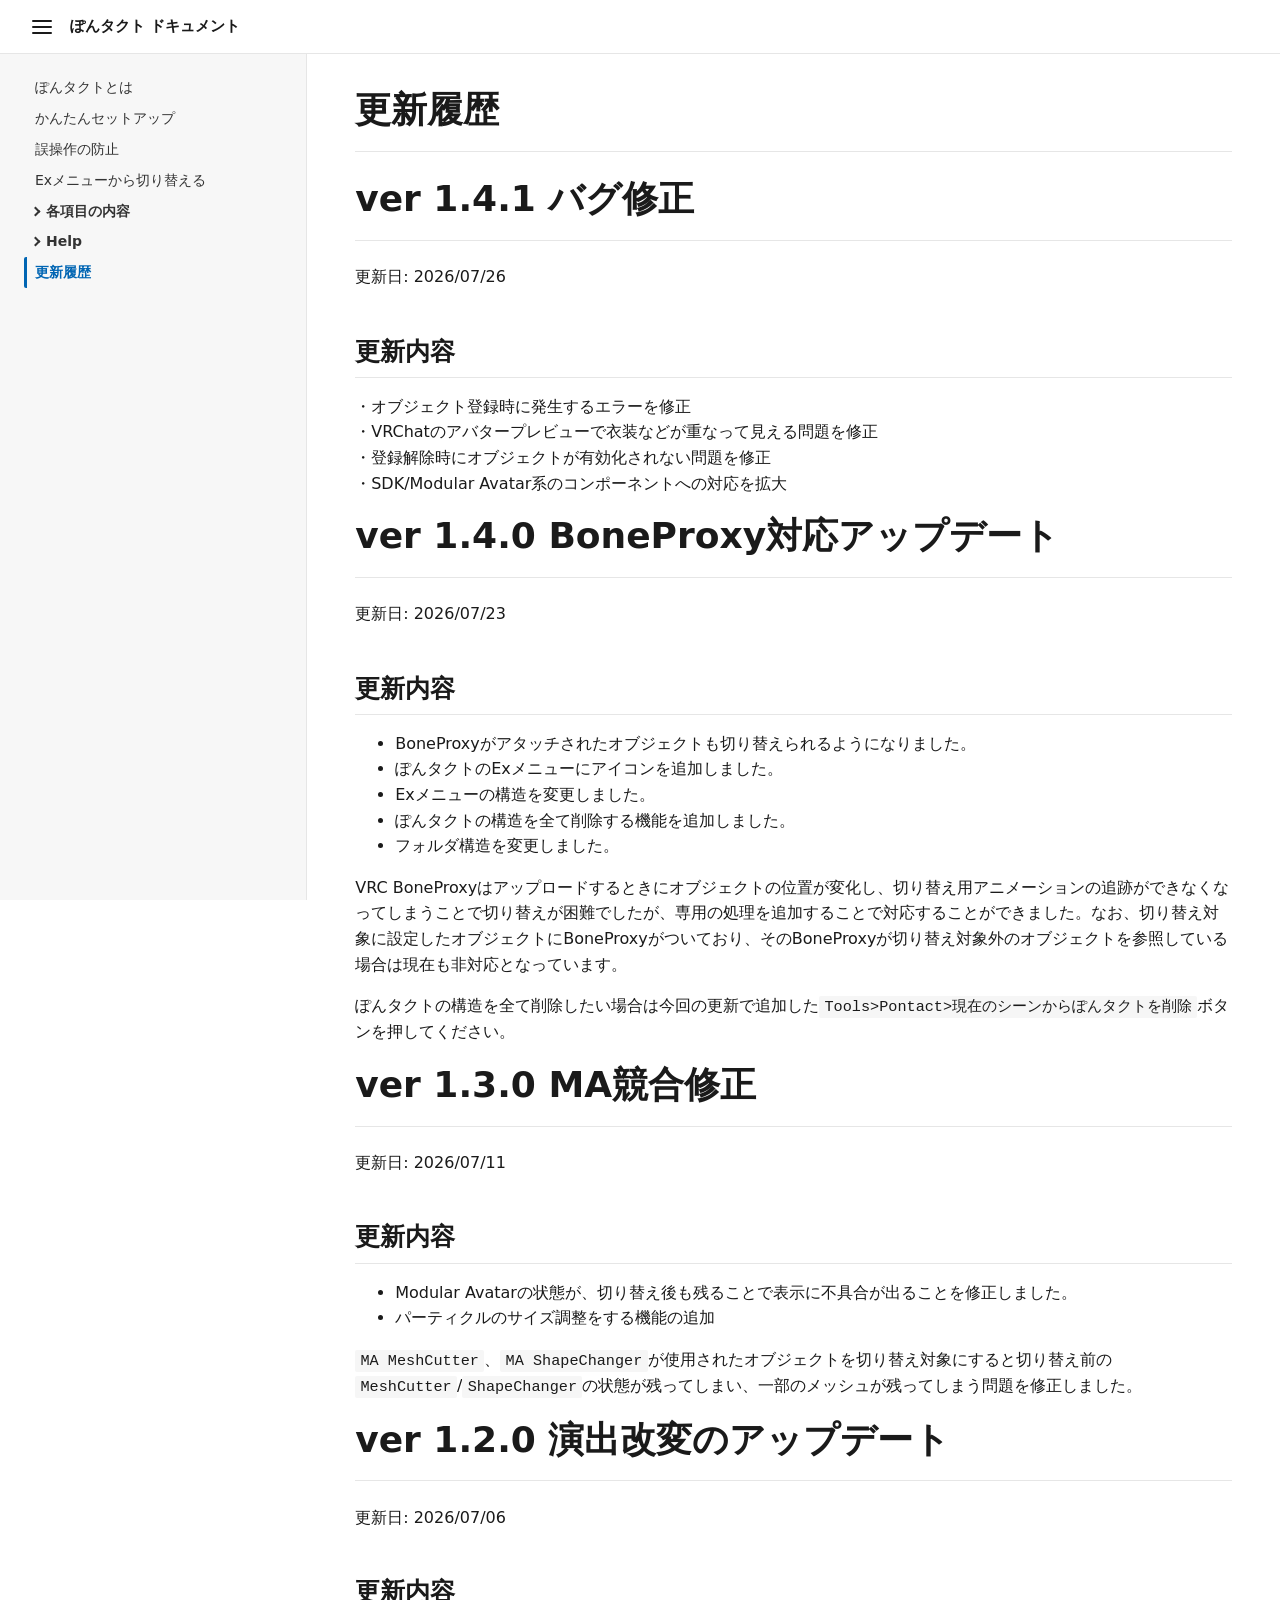
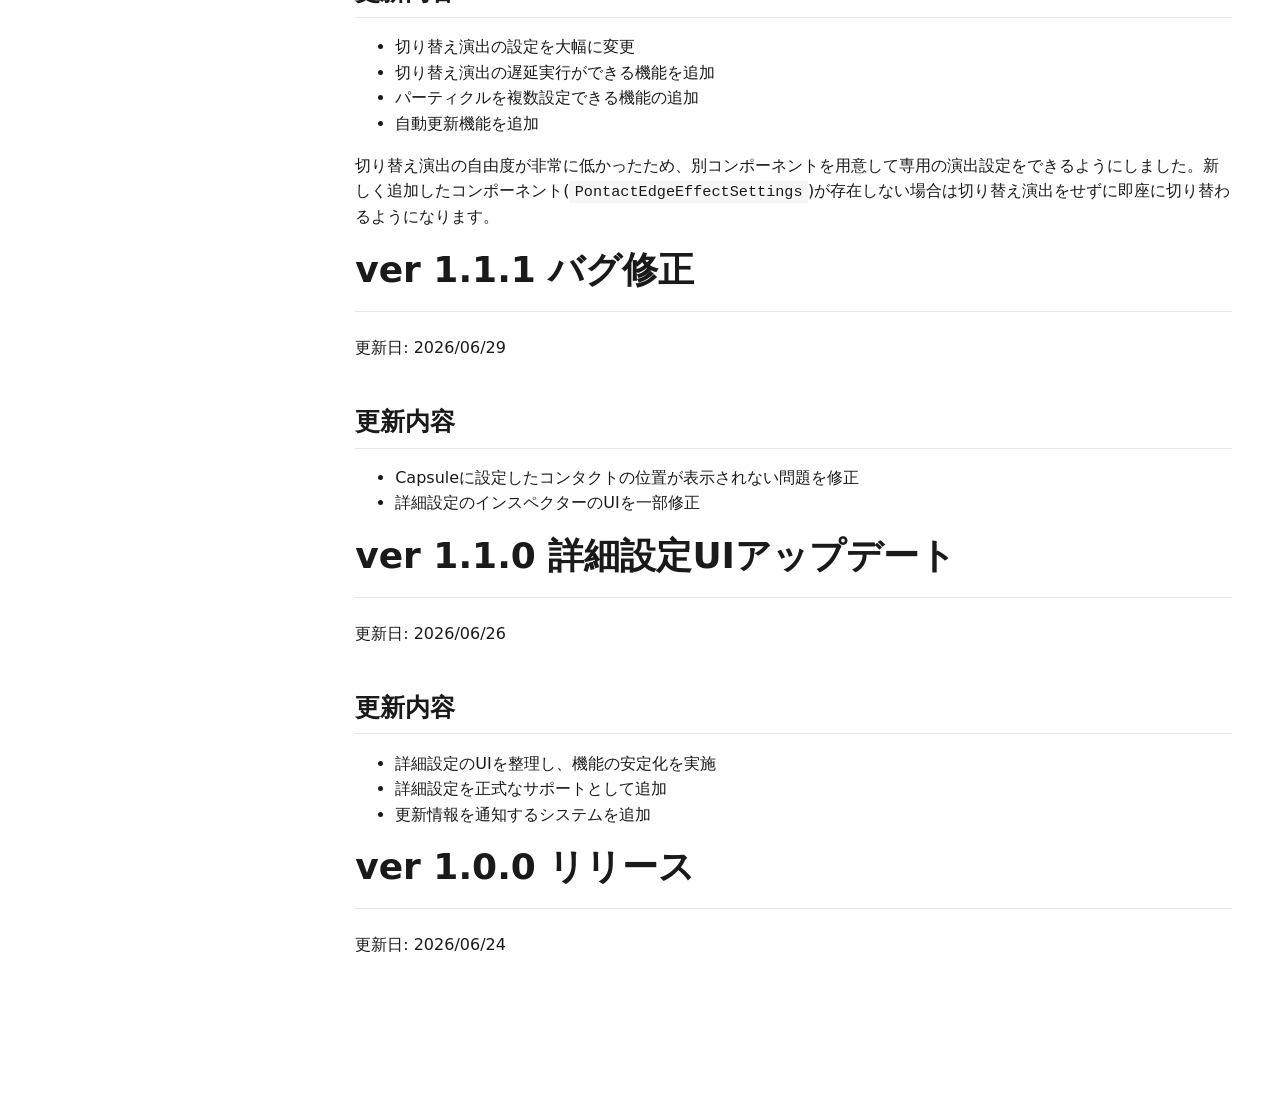
==== change_log/index.html @ 362db786 "Update: Google検索に乗るようにドキュメントサイトの調整" ====
<!doctype html>
<html lang="ja">
<head>
  <meta charset="utf-8">
  <meta name="viewport" content="width=device-width, initial-scale=1">
  <title>更新履歴｜ぽんタクト ドキュメント</title>
  <meta name="description" content="VRChatアバター向けコンタクト・着替えギミック「ぽんタクト」の更新履歴に関するドキュメントです。">
  <link rel="canonical" href="https://pontact.pages.dev/change_log/">
  <link rel="stylesheet" href="../styles.css">
</head>
<body>
  <header class="site-header">
    <button
      class="nav-toggle"
      type="button"
      aria-controls="side-nav"
      aria-expanded="true"
      aria-label="リストを折り畳む"
      title="リストを折り畳む"
    >
      <span class="nav-toggle-icon" aria-hidden="true"></span>
    </button>
    <a class="brand" href="../index.html">ぽんタクト ドキュメント</a>
  </header>
  <div class="site-shell">
    <aside class="side-nav" id="side-nav" aria-label="ドキュメントメニュー">
      <ul class="nav-tree"><li><a class="nav-link" href="../index.html" >ぽんタクトとは</a></li>
<li><a class="nav-link" href="../setup/index.html" >かんたんセットアップ</a></li>
<li><a class="nav-link" href="../touch-lock/index.html" >誤操作の防止</a></li>
<li><a class="nav-link" href="../ex_menu/index.html" >Exメニューから切り替える</a></li>
<li class="nav-folder"><details><summary>各項目の内容</summary><ul><li><a class="nav-link" href="../reference/overlay/index.html" >タブの設定項目</a></li>
<li><a class="nav-link" href="../reference/advanced-settings/index.html" >詳細設定</a></li>
<li><a class="nav-link" href="../reference/presentation-settings/index.html" >演出設定</a></li></ul></details></li>
<li class="nav-folder"><details><summary>Help</summary><ul><li><a class="nav-link" href="../help/change-setting-window/index.html" >警告ウィンドウが表示される</a></li></ul></details></li>
<li><a class="nav-link is-active" href="index.html"  aria-current="page">更新履歴</a></li></ul>
    </aside>
    <main class="doc-content">
      <article class="doc-article">
        <h1>更新履歴</h1>
<h1 id="ver-141-バグ修正">ver 1.4.1 バグ修正</h1>
<p>更新日: 2026/07/26</p>
<h2 id="更新内容">更新内容</h2>
<p>・オブジェクト登録時に発生するエラーを修正<br>
・VRChatのアバタープレビューで衣装などが重なって見える問題を修正<br>
・登録解除時にオブジェクトが有効化されない問題を修正<br>
・SDK/Modular Avatar系のコンポーネントへの対応を拡大</p>
<h1 id="ver-140-boneproxy対応アップデート">ver 1.4.0 BoneProxy対応アップデート</h1>
<p>更新日: 2026/07/23</p>
<h2 id="更新内容-2">更新内容</h2>
<ul>
<li>BoneProxyがアタッチされたオブジェクトも切り替えられるようになりました。</li>
<li>ぽんタクトのExメニューにアイコンを追加しました。</li>
<li>Exメニューの構造を変更しました。</li>
<li>ぽんタクトの構造を全て削除する機能を追加しました。</li>
<li>フォルダ構造を変更しました。</li>
</ul>
<p>VRC BoneProxyはアップロードするときにオブジェクトの位置が変化し、切り替え用アニメーションの追跡ができなくなってしまうことで切り替えが困難でしたが、専用の処理を追加することで対応することができました。なお、切り替え対象に設定したオブジェクトにBoneProxyがついており、そのBoneProxyが切り替え対象外のオブジェクトを参照している場合は現在も非対応となっています。</p>
<p>ぽんタクトの構造を全て削除したい場合は今回の更新で追加した<code>Tools&gt;Pontact&gt;現在のシーンからぽんタクトを削除</code>ボタンを押してください。</p>
<h1 id="ver-130-ma競合修正">ver 1.3.0 MA競合修正</h1>
<p>更新日: 2026/07/11</p>
<h2 id="更新内容-3">更新内容</h2>
<ul>
<li>Modular Avatarの状態が、切り替え後も残ることで表示に不具合が出ることを修正しました。</li>
<li>パーティクルのサイズ調整をする機能の追加</li>
</ul>
<p><code>MA MeshCutter</code>、<code>MA ShapeChanger</code>が使用されたオブジェクトを切り替え対象にすると切り替え前の<code>MeshCutter</code>/<code>ShapeChanger</code>の状態が残ってしまい、一部のメッシュが残ってしまう問題を修正しました。</p>
<h1 id="ver-120-演出改変のアップデート">ver 1.2.0 演出改変のアップデート</h1>
<p>更新日: 2026/07/06</p>
<h2 id="更新内容-4">更新内容</h2>
<ul>
<li>切り替え演出の設定を大幅に変更</li>
<li>切り替え演出の遅延実行ができる機能を追加</li>
<li>パーティクルを複数設定できる機能の追加</li>
<li>自動更新機能を追加</li>
</ul>
<p>切り替え演出の自由度が非常に低かったため、別コンポーネントを用意して専用の演出設定をできるようにしました。新しく追加したコンポーネント(<code>PontactEdgeEffectSettings</code>)が存在しない場合は切り替え演出をせずに即座に切り替わるようになります。</p>
<h1 id="ver-111-バグ修正">ver 1.1.1 バグ修正</h1>
<p>更新日: 2026/06/29</p>
<h2 id="更新内容-5">更新内容</h2>
<ul>
<li>Capsuleに設定したコンタクトの位置が表示されない問題を修正</li>
<li>詳細設定のインスペクターのUIを一部修正</li>
</ul>
<h1 id="ver-110-詳細設定uiアップデート">ver 1.1.0 詳細設定UIアップデート</h1>
<p>更新日: 2026/06/26</p>
<h2 id="更新内容-6">更新内容</h2>
<ul>
<li>詳細設定のUIを整理し、機能の安定化を実施</li>
<li>詳細設定を正式なサポートとして追加</li>
<li>更新情報を通知するシステムを追加</li>
</ul>
<h1 id="ver-100-リリース">ver 1.0.0 リリース</h1>
<p>更新日: 2026/06/24</p>
      </article>
    </main>
  </div>
  <script>
    const navToggle = document.querySelector(".nav-toggle");
    const sideNav = document.querySelector(".side-nav");
    const mobileNavQuery = window.matchMedia("(max-width: 820px)");
    let navCollapsed = null;

    const setNavCollapsed = (collapsed, animate = true) => {
      const isInitialState = navCollapsed === null;
      navCollapsed = collapsed;
      const label = collapsed ? "リストを展開" : "リストを折り畳む";
      navToggle.setAttribute("aria-expanded", String(!collapsed));
      navToggle.setAttribute("aria-label", label);
      navToggle.setAttribute("title", label);
      sideNav.inert = collapsed;
      sideNav.setAttribute("aria-hidden", String(collapsed));

      if (!animate || isInitialState) {
        document.body.classList.add("nav-no-transition");
        document.body.classList.toggle("nav-collapsed", collapsed);
        window.requestAnimationFrame(() => {
          document.body.classList.remove("nav-no-transition");
        });
        return;
      }

      document.body.classList.toggle("nav-collapsed", collapsed);
    };

    setNavCollapsed(mobileNavQuery.matches, false);

    navToggle.addEventListener("click", () => {
      setNavCollapsed(!navCollapsed);
    });

    mobileNavQuery.addEventListener("change", (event) => {
      setNavCollapsed(event.matches, false);
    });

    sideNav.addEventListener("click", (event) => {
      if (event.target.closest(".nav-link") && mobileNavQuery.matches) {
        setNavCollapsed(true);
      }
    });
  </script>
</body>
</html>
---- styles.css ----
*, *::before, *::after {
  box-sizing: border-box;
}

:root {
  color-scheme: light;
  --header-bg: #ffffff;
  --header-text: #1a1a1a;
  --page-bg: #ffffff;
  --panel-bg: #f7f7f7;
  --doc-bg: #ffffff;
  --border: #e6e6e6;
  --border-strong: #d2d2d2;
  --text: #1a1a1a;
  --muted: #5c5c5c;
  --accent: #0065b3;
  --accent-hover: #004b86;
  --accent-soft: #e8f3ff;
  --code-bg: #f6f6f6;
  --nav-width: clamp(260px, 24vw, 320px);
  --nav-slide-duration: 220ms;
  --content-slide-duration: 260ms;
}
html {
  scroll-behavior: smooth;
}

body {
  margin: 0;
  max-width: 100%;
  overflow-x: hidden;
  font-family: "Segoe UI", "Meiryo", "Yu Gothic UI", system-ui, sans-serif;
  font-size: 16px;
  color: var(--text);
  background: var(--page-bg);
  line-height: 1.6;
}

.site-header {
  position: sticky;
  top: 0;
  z-index: 20;
  height: 54px;
  display: flex;
  align-items: center;
  padding: 0 32px;
  background: var(--header-bg);
  color: var(--header-text);
  border-bottom: 1px solid var(--border);
}

.nav-toggle {
  position: relative;
  width: 36px;
  height: 36px;
  margin: 0 10px 0 -8px;
  padding: 0;
  color: var(--header-text);
  background: transparent;
  border: 0;
  border-radius: 4px;
  cursor: pointer;
}

.nav-toggle:hover,
.nav-toggle:focus-visible {
  color: var(--accent-hover);
  background: var(--accent-soft);
  outline: none;
}

.nav-toggle:focus-visible {
  box-shadow: inset 0 0 0 2px var(--accent);
}

.nav-toggle-icon,
.nav-toggle-icon::before,
.nav-toggle-icon::after {
  position: absolute;
  left: 8px;
  width: 20px;
  height: 2px;
  background: currentColor;
  border-radius: 1px;
}

.nav-toggle-icon {
  top: 17px;
}

.nav-toggle-icon::before,
.nav-toggle-icon::after {
  left: 0;
  content: "";
}

.nav-toggle-icon::before {
  top: -6px;
}

.nav-toggle-icon::after {
  top: 6px;
}

.brand {
  color: inherit;
  font-size: 0.95rem;
  font-weight: 600;
  text-decoration: none;
}

.site-shell {
  display: grid;
  grid-template-columns: var(--nav-width) minmax(0, 1fr);
  min-height: calc(100vh - 54px);
  transition: grid-template-columns var(--content-slide-duration) ease-out;
}

body.nav-collapsed .site-shell {
  grid-template-columns: 0px minmax(0, 1fr);
}

body.nav-collapsed .side-nav {
  transform: translateX(-100%);
  pointer-events: none;
}

body.nav-no-transition .site-shell,
body.nav-no-transition .side-nav {
  transition: none;
}

.side-nav {
  position: sticky;
  top: 54px;
  width: var(--nav-width);
  height: calc(100vh - 54px);
  overflow: auto;
  padding: 18px 16px 32px 24px;
  background: var(--panel-bg);
  border-right: 1px solid var(--border);
  transform: translateX(0);
  transition: transform var(--nav-slide-duration) ease-out;
  will-change: transform;
}

.nav-tree,
.nav-tree ul {
  list-style: none;
  margin: 0;
  padding-left: 0;
}

.nav-tree ul {
  margin-top: 2px;
  padding-left: 14px;
  border-left: 1px solid var(--border);
}

.nav-link,
.nav-folder summary {
  display: block;
  width: 100%;
  padding: 6px 8px;
  border-radius: 2px;
  color: #333333;
  font-size: 0.875rem;
  line-height: 1.35;
  text-decoration: none;
  cursor: pointer;
}

.nav-folder > details > summary {
  display: flex;
  align-items: center;
  gap: 7px;
  list-style: none;
  font-weight: 600;
}

.nav-folder > details > summary::-webkit-details-marker {
  display: none;
}

.nav-folder > details > summary::before {
  flex: 0 0 auto;
  width: 7px;
  height: 7px;
  border-right: 2px solid currentColor;
  border-bottom: 2px solid currentColor;
  content: "";
  transform: rotate(-45deg);
  transition: transform 120ms ease-out;
}

.nav-folder > details[open] > summary::before {
  transform: rotate(45deg) translate(-1px, -1px);
}

.nav-link {
  border-left: 3px solid transparent;
}

.nav-link:hover,
.nav-link:focus,
.nav-link:focus-visible,
.nav-folder summary:hover,
.nav-folder summary:focus,
.nav-folder summary:focus-visible {
  color: var(--accent-hover);
  background: var(--accent-soft);
  text-decoration: none;
  outline: none;
}

.nav-link:focus-visible,
.nav-folder summary:focus-visible {
  box-shadow: inset 0 0 0 2px var(--accent);
}

.nav-link.is-active {
  color: var(--accent);
  background: transparent;
  border-left-color: var(--accent);
  font-weight: 600;
  text-decoration: none;
}

.nav-link.is-active:hover,
.nav-link.is-active:focus,
.nav-link.is-active:focus-visible {
  color: var(--accent-hover);
  background: var(--accent-soft);
  text-decoration: none;
}

.doc-content {
  min-width: 0;
  padding: 32px 48px 64px;
}

.doc-article {
  max-width: 1200px;
  min-height: calc(100vh - 118px);
  padding: 0 0 64px;
  background: var(--doc-bg);
}

.doc-article:empty::before {
  content: "このドキュメントはまだ空です。";
  color: var(--muted);
}

h1,
h2,
h3,
h4,
h5,
h6 {
  line-height: 1.35;
  margin: 1.8em 0 0.65em;
}

h1 {
  margin-top: 0;
  padding-bottom: 0.45em;
  border-bottom: 1px solid var(--border);
  font-size: 2.25rem;
  font-weight: 600;
}

h2 {
  padding-bottom: 0.35em;
  border-bottom: 1px solid var(--border);
  font-size: 1.55rem;
  font-weight: 600;
}

a {
  color: var(--accent);
  text-decoration: none;
}

a:hover {
  color: var(--accent-hover);
  text-decoration: underline;
}

img,
video,
picture,
figure {
  max-width: 100%;
}

img,
video {
  height: auto;
}

figure {
  margin: 24px 0;
}

figcaption {
  margin-top: 8px;
  color: var(--muted);
  font-size: 0.92rem;
}

pre {
  overflow: auto;
  padding: 16px;
  background: var(--code-bg);
  border: 1px solid var(--border);
  border-radius: 2px;
}

code {
  padding: 0.15em 0.35em;
  background: var(--code-bg);
  border-radius: 2px;
  font-family: Consolas, "Courier New", monospace;
  font-size: 0.95em;
}

pre code {
  padding: 0;
  background: transparent;
}

blockquote,
.callout {
  margin: 18px 0;
  padding: 14px 18px;
  background: #f7f7f7;
  border-left: 4px solid var(--accent);
  border-radius: 2px;
}

.callout-title {
  font-weight: 700;
  margin-bottom: 4px;
}

.callout-warning,
.callout-caution,
.callout-danger {
  border-left-color: #b7791f;
  background: #fff8eb;
}

.callout-tip,
.callout-success {
  border-left-color: #2f855a;
  background: #effaf4;
}

.table-wrap {
  overflow-x: auto;
}

table {
  width: 100%;
  border-collapse: collapse;
  margin: 18px 0;
}

th,
td {
  padding: 9px 12px;
  border: 1px solid var(--border);
  vertical-align: top;
}

th {
  background: #f7f7f7;
  text-align: left;
  font-weight: 600;
}

mark {
  padding: 0.08em 0.2em;
  background: #fff3a3;
  border-radius: 3px;
}

.tag {
  display: inline-block;
  padding: 0 0.4em;
  color: #333333;
  background: var(--accent-soft);
  border-radius: 2px;
  font-size: 0.9em;
}

.missing-link {
  color: #9b2c2c;
  text-decoration: underline wavy;
}

.task-list-item {
  list-style: none;
}

.task-list-item input {
  margin-right: 0.5em;
}

.footnotes {
  margin-top: 48px;
  padding-top: 18px;
  border-top: 1px solid var(--border);
  color: var(--muted);
  font-size: 0.95rem;
}

.math-inline,
.math-block {
  font-family: Cambria Math, "Times New Roman", serif;
  background: #f8fafb;
}

.math-inline {
  padding: 0.05em 0.3em;
  border-radius: 4px;
}

.math-block {
  overflow-x: auto;
  margin: 18px 0;
  padding: 14px 16px;
  border: 1px solid var(--border);
  border-radius: 6px;
  white-space: pre;
}

.block-id {
  color: var(--muted);
  font-size: 0.82em;
  text-decoration: none;
}

@media (max-width: 820px) {
  .site-header {
    padding: 0 16px;
  }

  .site-shell {
    display: block;
  }

  .side-nav {
    position: fixed;
    top: 54px;
    bottom: 0;
    left: 0;
    z-index: 15;
    width: min(320px, 86vw);
    height: auto;
    max-height: none;
    border-right: 1px solid var(--border);
    border-bottom: 0;
    box-shadow: 6px 0 18px rgb(0 0 0 / 16%);
  }

  .doc-content {
    width: 100%;
    padding: 12px;
    overflow-wrap: anywhere;
  }

  .doc-article {
    width: 100%;
    padding: 24px 12px 40px;
  }

  h1 {
    font-size: 1.75rem;
  }

  h2 {
    font-size: 1.35rem;
  }
}
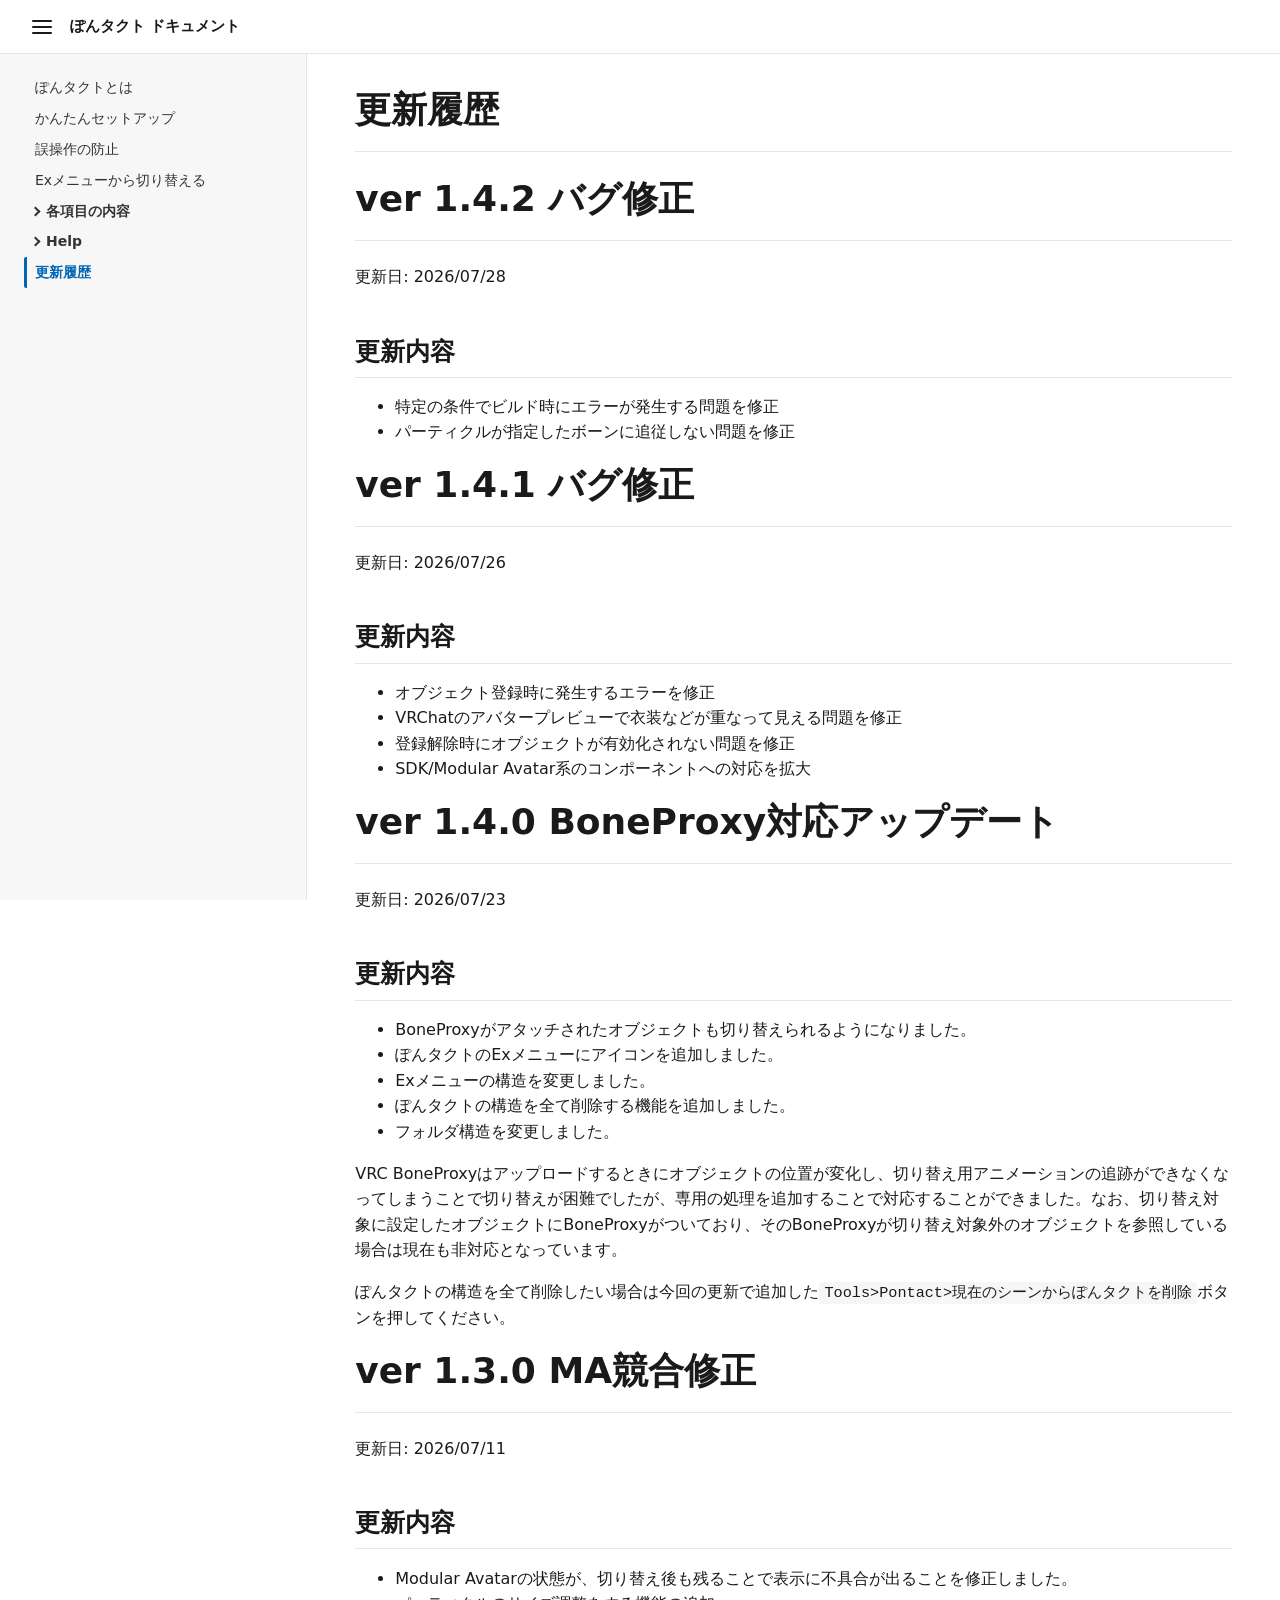
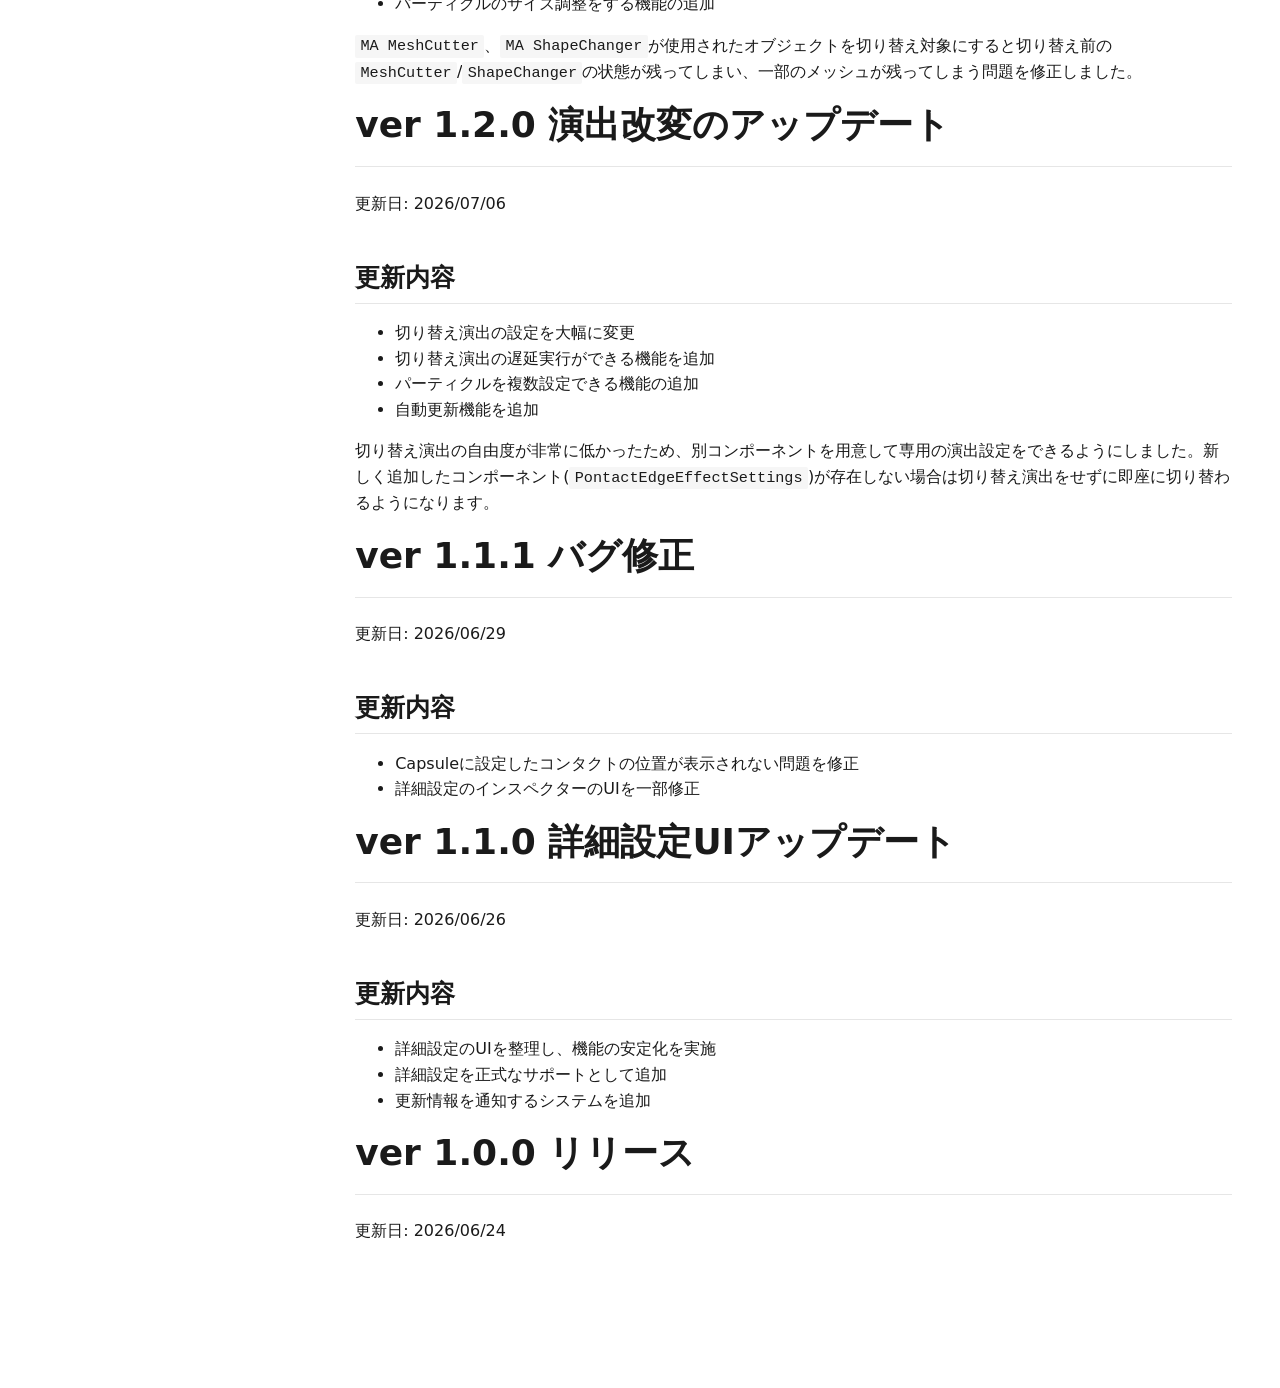
==== commit 60709985: "Update: ドキュメントに動画を埋め込み" ====
--- a/change_log/index.html
+++ b/change_log/index.html
@@ -6,6 +6,7 @@
   <title>更新履歴｜ぽんタクト ドキュメント</title>
   <meta name="description" content="VRChatアバター向けコンタクト・着替えギミック「ぽんタクト」の更新履歴に関するドキュメントです。">
   <link rel="canonical" href="https://pontact.pages.dev/change_log/">
+  <link rel="icon" type="image/png" href="../icon.png">
   <link rel="stylesheet" href="../styles.css">
 </head>
 <body>
@@ -37,16 +38,25 @@
     <main class="doc-content">
       <article class="doc-article">
         <h1>更新履歴</h1>
+<h1 id="ver-142-バグ修正">ver 1.4.2 バグ修正</h1>
+<p>更新日: 2026/07/28</p>
+<h2 id="更新内容">更新内容</h2>
+<ul>
+<li>特定の条件でビルド時にエラーが発生する問題を修正</li>
+<li>パーティクルが指定したボーンに追従しない問題を修正</li>
+</ul>
 <h1 id="ver-141-バグ修正">ver 1.4.1 バグ修正</h1>
 <p>更新日: 2026/07/26</p>
-<h2 id="更新内容">更新内容</h2>
-<p>・オブジェクト登録時に発生するエラーを修正<br>
-・VRChatのアバタープレビューで衣装などが重なって見える問題を修正<br>
-・登録解除時にオブジェクトが有効化されない問題を修正<br>
-・SDK/Modular Avatar系のコンポーネントへの対応を拡大</p>
+<h2 id="更新内容-2">更新内容</h2>
+<ul>
+<li>オブジェクト登録時に発生するエラーを修正</li>
+<li>VRChatのアバタープレビューで衣装などが重なって見える問題を修正</li>
+<li>登録解除時にオブジェクトが有効化されない問題を修正</li>
+<li>SDK/Modular Avatar系のコンポーネントへの対応を拡大</li>
+</ul>
 <h1 id="ver-140-boneproxy対応アップデート">ver 1.4.0 BoneProxy対応アップデート</h1>
 <p>更新日: 2026/07/23</p>
-<h2 id="更新内容-2">更新内容</h2>
+<h2 id="更新内容-3">更新内容</h2>
 <ul>
 <li>BoneProxyがアタッチされたオブジェクトも切り替えられるようになりました。</li>
 <li>ぽんタクトのExメニューにアイコンを追加しました。</li>
@@ -58,7 +68,7 @@
 <p>ぽんタクトの構造を全て削除したい場合は今回の更新で追加した<code>Tools&gt;Pontact&gt;現在のシーンからぽんタクトを削除</code>ボタンを押してください。</p>
 <h1 id="ver-130-ma競合修正">ver 1.3.0 MA競合修正</h1>
 <p>更新日: 2026/07/11</p>
-<h2 id="更新内容-3">更新内容</h2>
+<h2 id="更新内容-4">更新内容</h2>
 <ul>
 <li>Modular Avatarの状態が、切り替え後も残ることで表示に不具合が出ることを修正しました。</li>
 <li>パーティクルのサイズ調整をする機能の追加</li>
@@ -66,7 +76,7 @@
 <p><code>MA MeshCutter</code>、<code>MA ShapeChanger</code>が使用されたオブジェクトを切り替え対象にすると切り替え前の<code>MeshCutter</code>/<code>ShapeChanger</code>の状態が残ってしまい、一部のメッシュが残ってしまう問題を修正しました。</p>
 <h1 id="ver-120-演出改変のアップデート">ver 1.2.0 演出改変のアップデート</h1>
 <p>更新日: 2026/07/06</p>
-<h2 id="更新内容-4">更新内容</h2>
+<h2 id="更新内容-5">更新内容</h2>
 <ul>
 <li>切り替え演出の設定を大幅に変更</li>
 <li>切り替え演出の遅延実行ができる機能を追加</li>
@@ -76,14 +86,14 @@
 <p>切り替え演出の自由度が非常に低かったため、別コンポーネントを用意して専用の演出設定をできるようにしました。新しく追加したコンポーネント(<code>PontactEdgeEffectSettings</code>)が存在しない場合は切り替え演出をせずに即座に切り替わるようになります。</p>
 <h1 id="ver-111-バグ修正">ver 1.1.1 バグ修正</h1>
 <p>更新日: 2026/06/29</p>
-<h2 id="更新内容-5">更新内容</h2>
+<h2 id="更新内容-6">更新内容</h2>
 <ul>
 <li>Capsuleに設定したコンタクトの位置が表示されない問題を修正</li>
 <li>詳細設定のインスペクターのUIを一部修正</li>
 </ul>
 <h1 id="ver-110-詳細設定uiアップデート">ver 1.1.0 詳細設定UIアップデート</h1>
 <p>更新日: 2026/06/26</p>
-<h2 id="更新内容-6">更新内容</h2>
+<h2 id="更新内容-7">更新内容</h2>
 <ul>
 <li>詳細設定のUIを整理し、機能の安定化を実施</li>
 <li>詳細設定を正式なサポートとして追加</li>
--- a/styles.css
+++ b/styles.css
@@ -288,6 +288,7 @@
 
 img,
 video,
+iframe,
 picture,
 figure {
   max-width: 100%;
